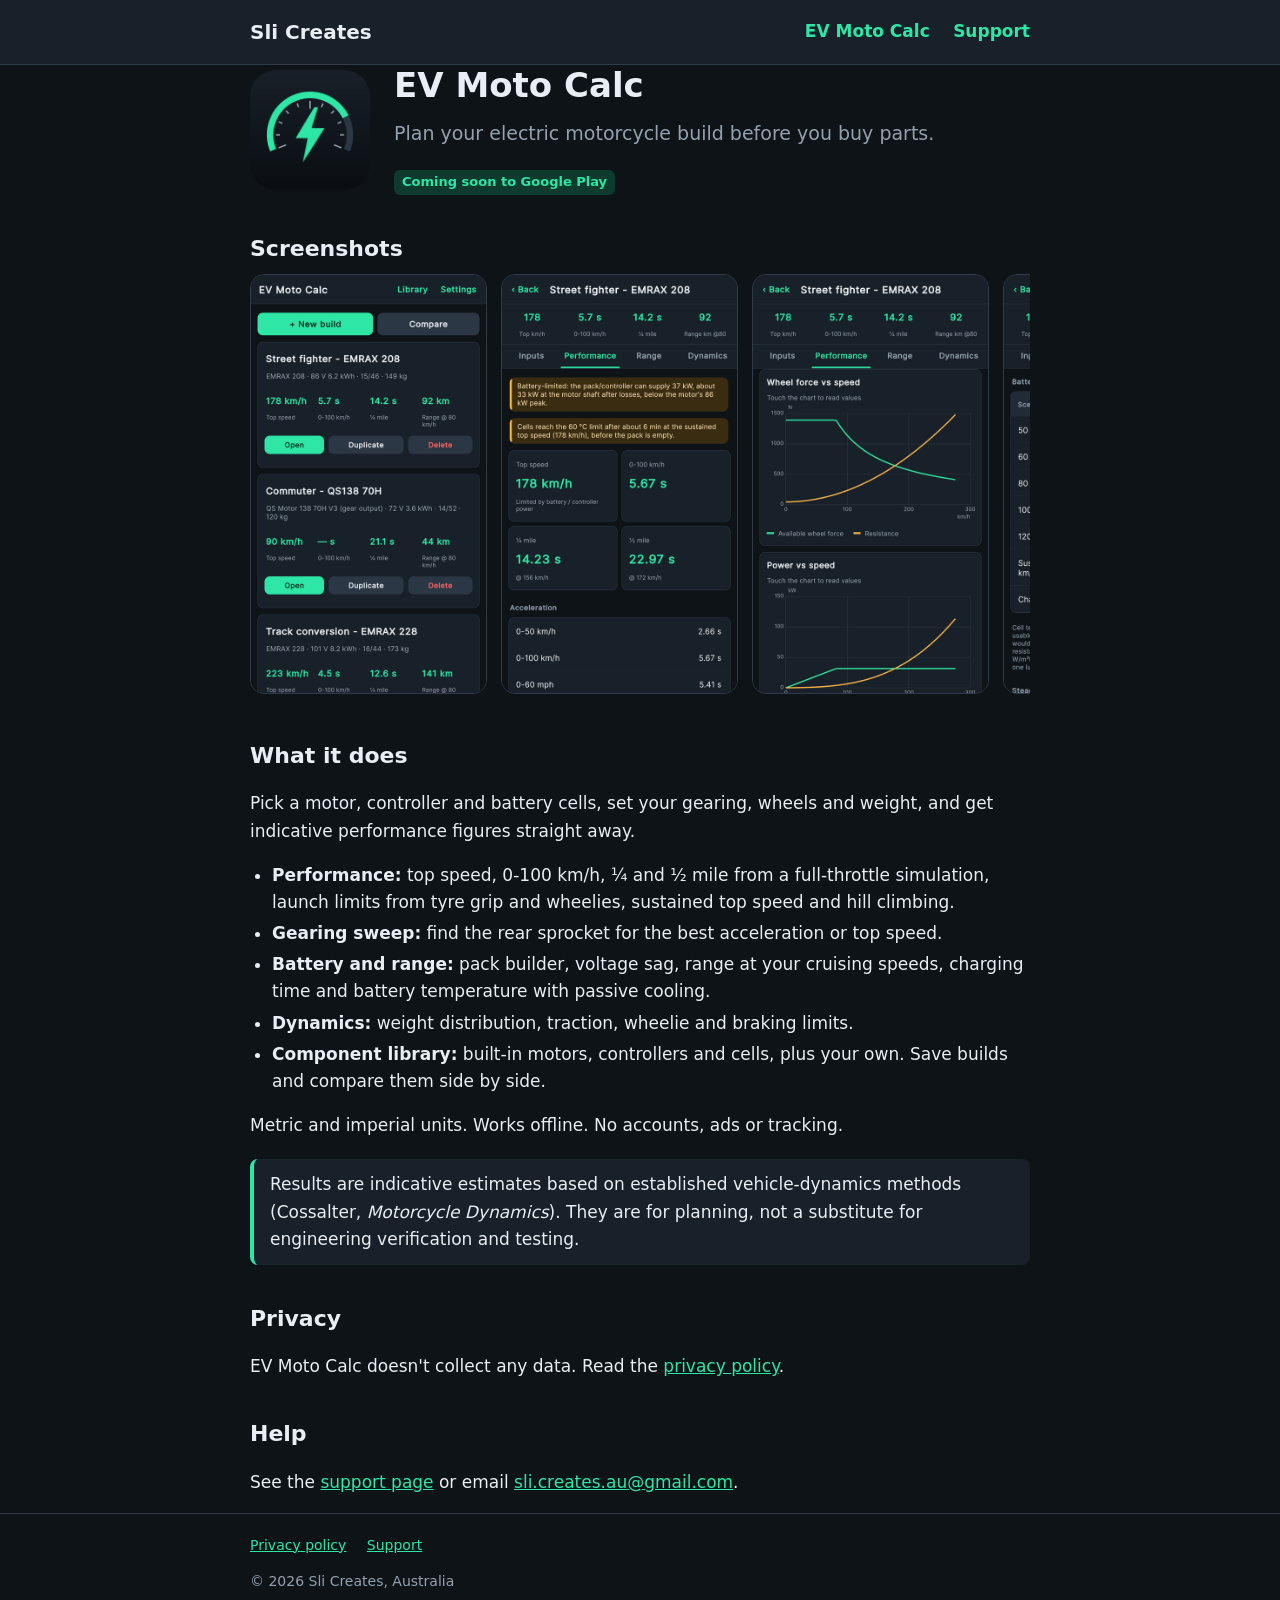
==== ev-moto-calc/index.html @ a4f42d57 "Add files via upload" ====
<!DOCTYPE html>
<html lang="en-AU">
<head>
  <meta charset="utf-8">
  <meta name="viewport" content="width=device-width, initial-scale=1">
  <title>EV Moto Calc – Sli Creates</title>
  <meta name="description" content="Estimate top speed, acceleration, range, gearing and battery temperature for your electric motorcycle build.">
  <link rel="icon" type="image/png" href="../assets/icon-512.png">
  <link rel="stylesheet" href="../assets/style.css">
</head>
<body>
  <header class="site">
    <div class="wrap">
      <a class="brand" href="../">Sli Creates</a>
      <nav>
        <a href="./">EV Moto Calc</a>
        <a href="../support.html">Support</a>
      </nav>
    </div>
  </header>

  <main class="wrap">
    <div class="app-hero">
      <img src="../assets/icon-512.png" alt="EV Moto Calc icon">
      <div>
        <h1>EV Moto Calc</h1>
        <p class="lead">Plan your electric motorcycle build before you buy parts.</p>
        <span class="badge">Coming soon to Google Play</span>
      </div>
    </div>

    <h2>Screenshots</h2>
    <div class="shots">
      <img src="../assets/screens/01_garage.png" alt="Saved builds">
      <img src="../assets/screens/02_performance.png" alt="Performance results">
      <img src="../assets/screens/03_charts.png" alt="Wheel force and power charts">
      <img src="../assets/screens/05_range.png" alt="Battery temperature and range">
      <img src="../assets/screens/06_gearing.png" alt="Gearing sweep">
    </div>

    <h2>What it does</h2>
    <p>Pick a motor, controller and battery cells, set your gearing, wheels and weight, and get indicative performance figures straight away.</p>
    <ul>
      <li><strong>Performance:</strong> top speed, 0-100 km/h, ¼ and ½ mile from a full-throttle simulation, launch limits from tyre grip and wheelies, sustained top speed and hill climbing.</li>
      <li><strong>Gearing sweep:</strong> find the rear sprocket for the best acceleration or top speed.</li>
      <li><strong>Battery and range:</strong> pack builder, voltage sag, range at your cruising speeds, charging time and battery temperature with passive cooling.</li>
      <li><strong>Dynamics:</strong> weight distribution, traction, wheelie and braking limits.</li>
      <li><strong>Component library:</strong> built-in motors, controllers and cells, plus your own. Save builds and compare them side by side.</li>
    </ul>
    <p>Metric and imperial units. Works offline. No accounts, ads or tracking.</p>

    <div class="notice">
      Results are indicative estimates based on established vehicle-dynamics methods (Cossalter, <em>Motorcycle Dynamics</em>). They are for planning, not a substitute for engineering verification and testing.
    </div>

    <h2>Privacy</h2>
    <p>EV Moto Calc doesn't collect any data. Read the <a href="privacy.html">privacy policy</a>.</p>

    <h2>Help</h2>
    <p>See the <a href="../support.html">support page</a> or email <a href="mailto:sli.creates.au@gmail.com?subject=EV%20Moto%20Calc">sli.creates.au@gmail.com</a>.</p>
  </main>

  <footer class="site">
    <div class="wrap">
      <a href="privacy.html">Privacy policy</a>
      <a href="../support.html">Support</a>
      <p>&copy; 2026 Sli Creates, Australia</p>
    </div>
  </footer>
</body>
</html>
---- assets/style.css ----
:root {
  --bg: #0e1318;
  --surface: #182029;
  --border: #2f3b48;
  --text: #e8eef3;
  --muted: #93a1ae;
  --accent: #2ee6a6;
  --accent-dark: #0e3b2e;
}

* { box-sizing: border-box; }

html, body {
  margin: 0;
  background: var(--bg);
  color: var(--text);
  font-family: system-ui, -apple-system, "Segoe UI", Roboto, Helvetica, Arial, sans-serif;
  line-height: 1.6;
  font-size: 17px;
}

a { color: var(--accent); }
a:hover { text-decoration: none; }

.wrap {
  max-width: 820px;
  margin: 0 auto;
  padding: 0 20px;
}

header.site {
  border-bottom: 1px solid var(--border);
  background: var(--surface);
}

header.site .wrap {
  display: flex;
  align-items: center;
  justify-content: space-between;
  min-height: 64px;
  gap: 16px;
  flex-wrap: wrap;
}

header.site .brand {
  color: var(--text);
  font-weight: 700;
  font-size: 20px;
  text-decoration: none;
}

header.site nav a {
  margin-left: 18px;
  font-weight: 600;
  text-decoration: none;
}

header.site nav a:first-child { margin-left: 0; }

main { padding: 36px 0 56px; }

h1 { font-size: 34px; line-height: 1.2; margin: 0 0 12px; }
h2 { font-size: 22px; margin: 36px 0 8px; }
h3 { font-size: 18px; margin: 24px 0 6px; }

.lead { color: var(--muted); font-size: 19px; margin-top: 0; }
.muted { color: var(--muted); }

.card {
  display: flex;
  gap: 20px;
  align-items: center;
  background: var(--surface);
  border: 1px solid var(--border);
  border-radius: 14px;
  padding: 18px;
  margin: 18px 0;
  color: var(--text);
  text-decoration: none;
}

.card:hover { border-color: var(--accent); }
.card img { width: 88px; height: 88px; border-radius: 20px; flex: none; }
.card h3 { margin: 0 0 4px; }
.card p { margin: 0; color: var(--muted); }

.app-hero {
  display: flex;
  gap: 24px;
  align-items: center;
  flex-wrap: wrap;
}

.app-hero img { width: 120px; height: 120px; border-radius: 26px; }

.badge {
  display: inline-block;
  background: var(--accent-dark);
  color: var(--accent);
  border-radius: 6px;
  padding: 2px 8px;
  font-size: 13px;
  font-weight: 600;
}

.shots {
  display: flex;
  gap: 14px;
  overflow-x: auto;
  padding-bottom: 8px;
}

.shots img {
  height: 420px;
  border-radius: 14px;
  border: 1px solid var(--border);
  flex: none;
}

ul { padding-left: 22px; }
li { margin: 4px 0; }

.notice {
  background: var(--surface);
  border-left: 4px solid var(--accent);
  border-radius: 8px;
  padding: 12px 16px;
  margin: 20px 0;
}

footer.site {
  border-top: 1px solid var(--border);
  color: var(--muted);
  font-size: 14px;
  padding: 20px 0 32px;
}

footer.site a { margin-right: 16px; }

@media (max-width: 560px) {
  h1 { font-size: 28px; }
  .shots img { height: 320px; }
  header.site nav a { margin-left: 12px; }
}
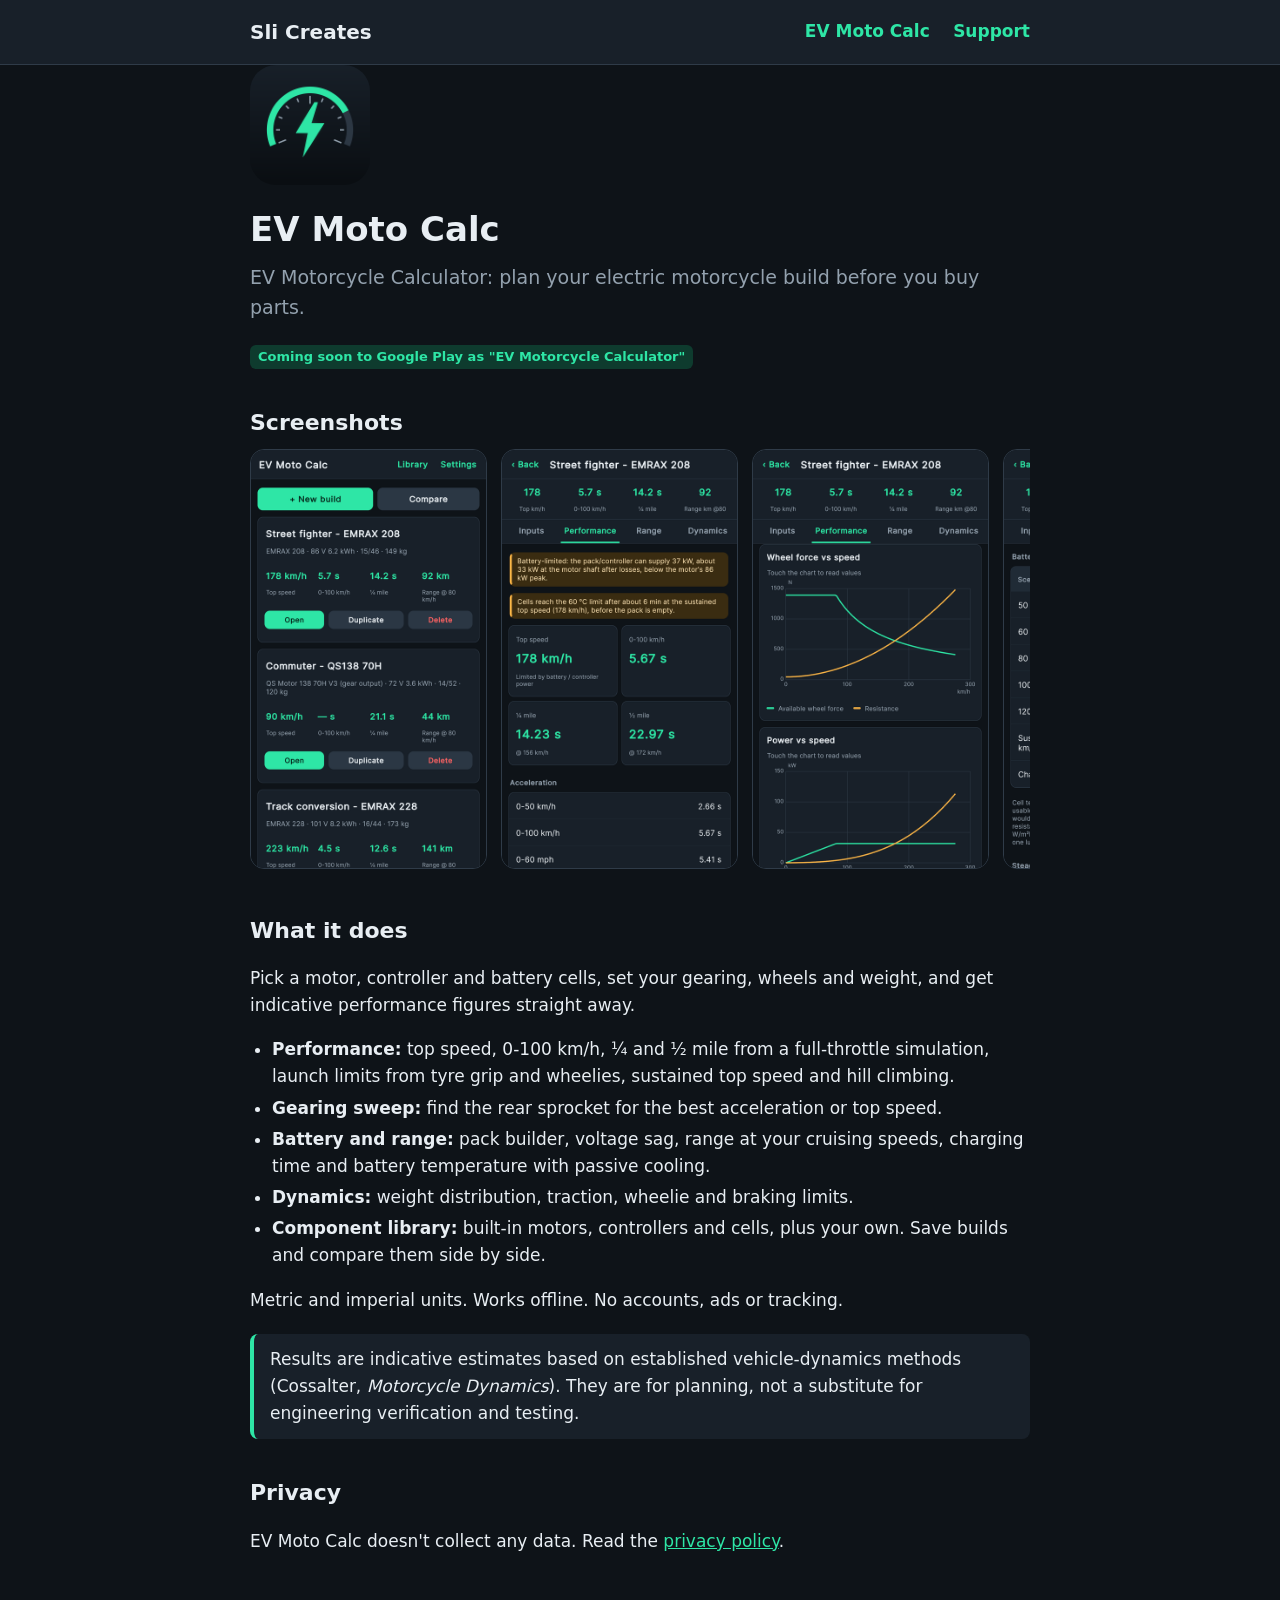
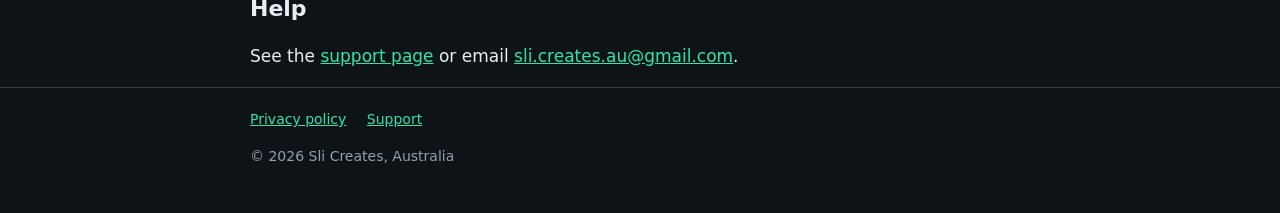
==== commit 99dbe736: "Add files via upload" ====
--- a/ev-moto-calc/index.html
+++ b/ev-moto-calc/index.html
@@ -1,71 +1,71 @@
-<!DOCTYPE html>
-<html lang="en-AU">
-<head>
-  <meta charset="utf-8">
-  <meta name="viewport" content="width=device-width, initial-scale=1">
-  <title>EV Moto Calc – Sli Creates</title>
-  <meta name="description" content="Estimate top speed, acceleration, range, gearing and battery temperature for your electric motorcycle build.">
-  <link rel="icon" type="image/png" href="../assets/icon-512.png">
-  <link rel="stylesheet" href="../assets/style.css">
-</head>
-<body>
-  <header class="site">
-    <div class="wrap">
-      <a class="brand" href="../">Sli Creates</a>
-      <nav>
-        <a href="./">EV Moto Calc</a>
-        <a href="../support.html">Support</a>
-      </nav>
-    </div>
-  </header>
-
-  <main class="wrap">
-    <div class="app-hero">
-      <img src="../assets/icon-512.png" alt="EV Moto Calc icon">
-      <div>
-        <h1>EV Moto Calc</h1>
-        <p class="lead">Plan your electric motorcycle build before you buy parts.</p>
-        <span class="badge">Coming soon to Google Play</span>
-      </div>
-    </div>
-
-    <h2>Screenshots</h2>
-    <div class="shots">
-      <img src="../assets/screens/01_garage.png" alt="Saved builds">
-      <img src="../assets/screens/02_performance.png" alt="Performance results">
-      <img src="../assets/screens/03_charts.png" alt="Wheel force and power charts">
-      <img src="../assets/screens/05_range.png" alt="Battery temperature and range">
-      <img src="../assets/screens/06_gearing.png" alt="Gearing sweep">
-    </div>
-
-    <h2>What it does</h2>
-    <p>Pick a motor, controller and battery cells, set your gearing, wheels and weight, and get indicative performance figures straight away.</p>
-    <ul>
-      <li><strong>Performance:</strong> top speed, 0-100 km/h, ¼ and ½ mile from a full-throttle simulation, launch limits from tyre grip and wheelies, sustained top speed and hill climbing.</li>
-      <li><strong>Gearing sweep:</strong> find the rear sprocket for the best acceleration or top speed.</li>
-      <li><strong>Battery and range:</strong> pack builder, voltage sag, range at your cruising speeds, charging time and battery temperature with passive cooling.</li>
-      <li><strong>Dynamics:</strong> weight distribution, traction, wheelie and braking limits.</li>
-      <li><strong>Component library:</strong> built-in motors, controllers and cells, plus your own. Save builds and compare them side by side.</li>
-    </ul>
-    <p>Metric and imperial units. Works offline. No accounts, ads or tracking.</p>
-
-    <div class="notice">
-      Results are indicative estimates based on established vehicle-dynamics methods (Cossalter, <em>Motorcycle Dynamics</em>). They are for planning, not a substitute for engineering verification and testing.
-    </div>
-
-    <h2>Privacy</h2>
-    <p>EV Moto Calc doesn't collect any data. Read the <a href="privacy.html">privacy policy</a>.</p>
-
-    <h2>Help</h2>
-    <p>See the <a href="../support.html">support page</a> or email <a href="mailto:sli.creates.au@gmail.com?subject=EV%20Moto%20Calc">sli.creates.au@gmail.com</a>.</p>
-  </main>
-
-  <footer class="site">
-    <div class="wrap">
-      <a href="privacy.html">Privacy policy</a>
-      <a href="../support.html">Support</a>
-      <p>&copy; 2026 Sli Creates, Australia</p>
-    </div>
-  </footer>
-</body>
-</html>
+<!DOCTYPE html>
+<html lang="en-AU">
+<head>
+  <meta charset="utf-8">
+  <meta name="viewport" content="width=device-width, initial-scale=1">
+  <title>EV Moto Calc – EV Motorcycle Calculator – Sli Creates</title>
+  <meta name="description" content="Estimate top speed, acceleration, range, gearing and battery temperature for your electric motorcycle build.">
+  <link rel="icon" type="image/png" href="../assets/icon-512.png">
+  <link rel="stylesheet" href="../assets/style.css">
+</head>
+<body>
+  <header class="site">
+    <div class="wrap">
+      <a class="brand" href="../">Sli Creates</a>
+      <nav>
+        <a href="./">EV Moto Calc</a>
+        <a href="../support.html">Support</a>
+      </nav>
+    </div>
+  </header>
+
+  <main class="wrap">
+    <div class="app-hero">
+      <img src="../assets/icon-512.png" alt="EV Moto Calc icon">
+      <div>
+        <h1>EV Moto Calc</h1>
+        <p class="lead">EV Motorcycle Calculator: plan your electric motorcycle build before you buy parts.</p>
+        <span class="badge">Coming soon to Google Play as "EV Motorcycle Calculator"</span>
+      </div>
+    </div>
+
+    <h2>Screenshots</h2>
+    <div class="shots">
+      <img src="../assets/screens/01_garage.png" alt="Saved builds">
+      <img src="../assets/screens/02_performance.png" alt="Performance results">
+      <img src="../assets/screens/03_charts.png" alt="Wheel force and power charts">
+      <img src="../assets/screens/05_range.png" alt="Battery temperature and range">
+      <img src="../assets/screens/06_gearing.png" alt="Gearing sweep">
+    </div>
+
+    <h2>What it does</h2>
+    <p>Pick a motor, controller and battery cells, set your gearing, wheels and weight, and get indicative performance figures straight away.</p>
+    <ul>
+      <li><strong>Performance:</strong> top speed, 0-100 km/h, ¼ and ½ mile from a full-throttle simulation, launch limits from tyre grip and wheelies, sustained top speed and hill climbing.</li>
+      <li><strong>Gearing sweep:</strong> find the rear sprocket for the best acceleration or top speed.</li>
+      <li><strong>Battery and range:</strong> pack builder, voltage sag, range at your cruising speeds, charging time and battery temperature with passive cooling.</li>
+      <li><strong>Dynamics:</strong> weight distribution, traction, wheelie and braking limits.</li>
+      <li><strong>Component library:</strong> built-in motors, controllers and cells, plus your own. Save builds and compare them side by side.</li>
+    </ul>
+    <p>Metric and imperial units. Works offline. No accounts, ads or tracking.</p>
+
+    <div class="notice">
+      Results are indicative estimates based on established vehicle-dynamics methods (Cossalter, <em>Motorcycle Dynamics</em>). They are for planning, not a substitute for engineering verification and testing.
+    </div>
+
+    <h2>Privacy</h2>
+    <p>EV Moto Calc doesn't collect any data. Read the <a href="privacy.html">privacy policy</a>.</p>
+
+    <h2>Help</h2>
+    <p>See the <a href="../support.html">support page</a> or email <a href="mailto:sli.creates.au@gmail.com?subject=EV%20Moto%20Calc">sli.creates.au@gmail.com</a>.</p>
+  </main>
+
+  <footer class="site">
+    <div class="wrap">
+      <a href="privacy.html">Privacy policy</a>
+      <a href="../support.html">Support</a>
+      <p>&copy; 2026 Sli Creates, Australia</p>
+    </div>
+  </footer>
+</body>
+</html>
